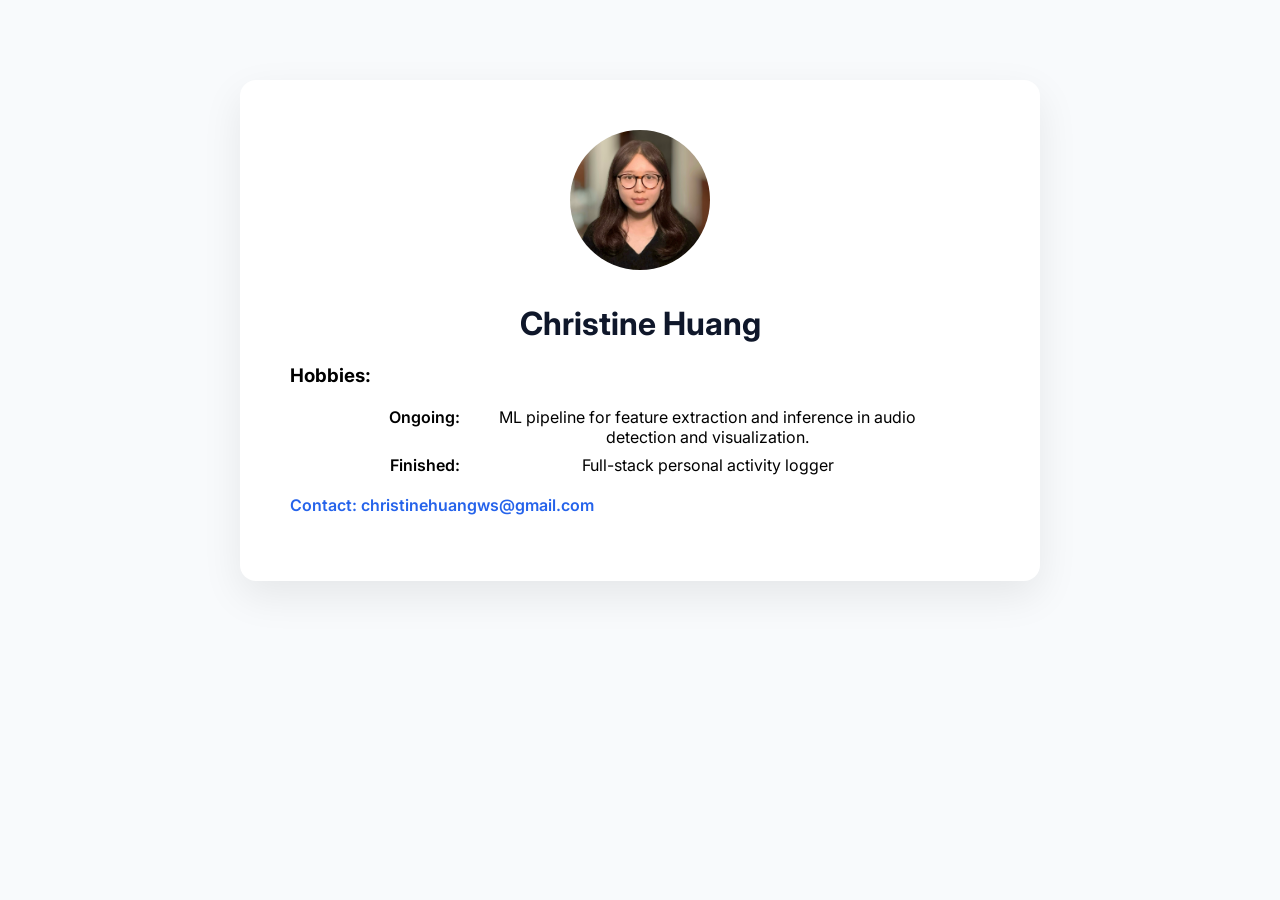
==== index.html @ 2b49a89b "Update index.html" ====
<!DOCTYPE html>
<html>

<head>

<title>My Profile</title>

<meta name="viewport" content="width=device-width, initial-scale=1.0">

<meta name="description" content="My personal website">

<link rel="stylesheet" href="style.css">

<link href="https://fonts.googleapis.com/css2?family=Inter:wght@300;400;600&display=swap" rel="stylesheet">

</head>

<body>

<div class="container">

<img src="library/libraryfolder/IMG_2624.JPG" class="profile">

<h1>Christine Huang</h1>
<h3 class="hobbies-title">Hobbies:</h3>

<div class="hobbies">
  <div class="label">Ongoing:</div>
  <div>ML pipeline for feature extraction and inference in audio detection and visualization.</div>

  <div class="label">Finished:</div>
  <div>Full-stack personal activity logger</div>
</div>

<p class="email">
Contact: christinehuangws@gmail.com  
<!--<a href= "mailto:christinehuangws@gmail.com">
    -->
</p>
<!--
<a href="library.html" class="button">
UIUC gems
</a>

<a href="audio.html" class="button">
Audio Page
</a>
  -->
</div>

</body>

</html>
---- style.css ----
body{
    font-family: 'Inter', sans-serif;
    background:#f8fafc;
    margin:0;
}

.container{
    max-width:700px;
    margin:80px auto;
    background:white;
    padding:50px;
    border-radius:16px;
    box-shadow:0 15px 40px rgba(0,0,0,0.08);
    text-align:center;
}

.profile{
    width:140px;
    height:140px;
    border-radius:50%;
    object-fit:cover;
    margin-bottom:20px;
}

h1{
    margin-top:10px;
    color:#0f172a;
}
.hobbies-title{
  text-align:left;
}
.hobbies{
  display:grid;
  grid-template-columns:120px 1fr;
  max-width:600px;
  margin:20px auto;
  gap:8px 15px;
  align-items:start;
}

.label{
  font-weight:600;
  text-align:right;
}

.email{
    text-align:left;
    margin-top:20px;
    font-weight:600;
    color:#2563eb;
}

.button{
    display:inline-block;
    padding:14px 26px;
    background:#2563eb;
    color:white;
    text-decoration:none;
    border-radius:10px;
    margin-top:30px;
    transition:.25s;
}

.button:hover{
    background:#1d4ed8;
    transform:translateY(-2px);
}

#visualizer {
  display: block;
  width: 100%;
  max-width: 700px;
  height: 220px;
  margin: 20px auto 0;
  background: #05050a;
  border-radius: 16px;
}

audio {
  width: 100%;
  max-width: 700px;
}
canvas{

margin-top:20px;

background:#000;

border-radius:10px;

}
.grid{
display:grid;
grid-template-columns:repeat(auto-fit,minmax(250px,1fr));
gap:20px;
padding:20px;
}

.grid img{
width:auto;
height:auto;
object-fit:cover;
border-radius:12px;
border:2px solid #38bdf8;
}
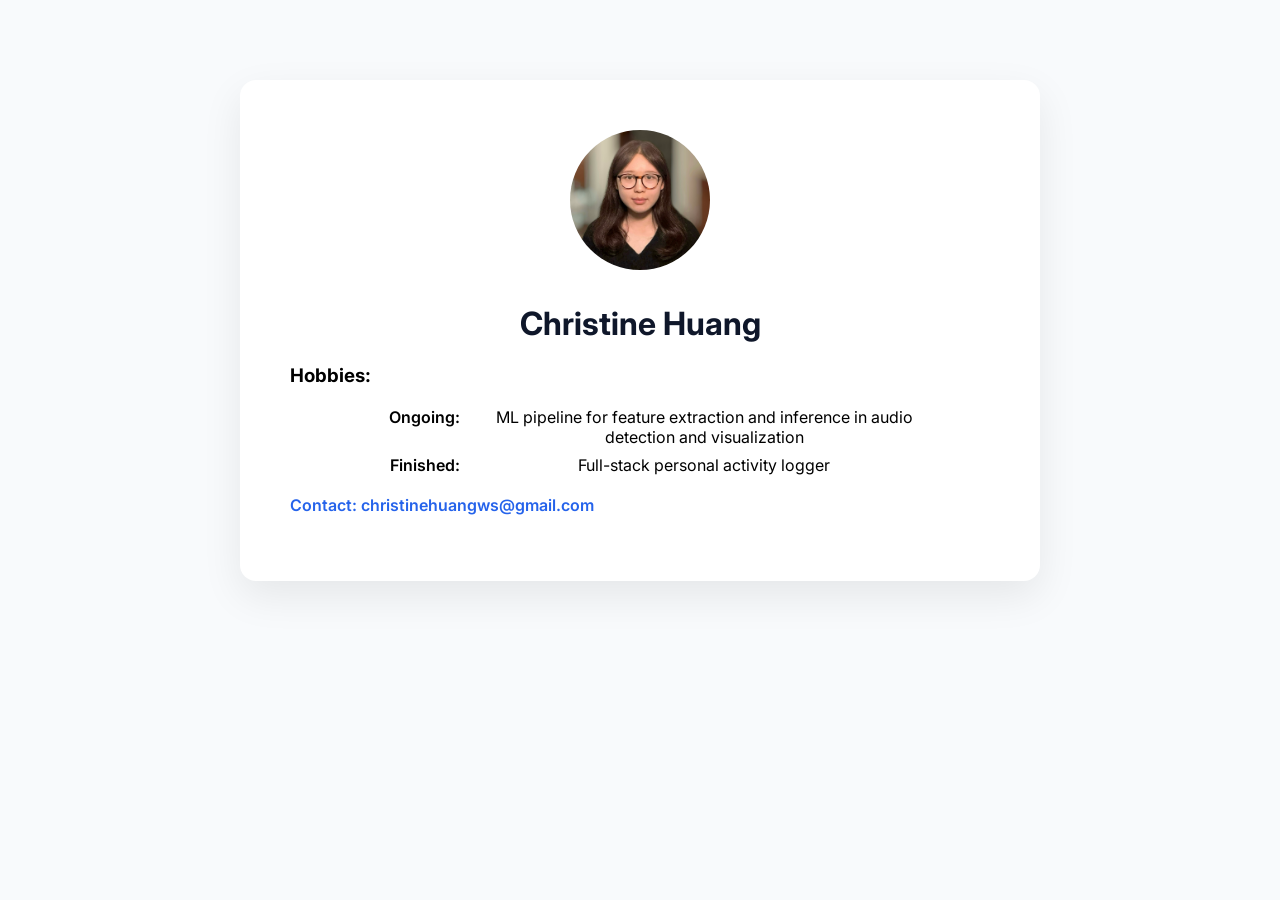
==== commit d31c72d1: "Update index.html" ====
--- a/index.html
+++ b/index.html
@@ -26,7 +26,7 @@
 
 <div class="hobbies">
   <div class="label">Ongoing:</div>
-  <div>ML pipeline for feature extraction and inference in audio detection and visualization.</div>
+  <div>ML pipeline for feature extraction and inference in audio detection and visualization</div>
 
   <div class="label">Finished:</div>
   <div>Full-stack personal activity logger</div>
--- a/style.css
+++ b/style.css
@@ -34,7 +34,7 @@
   grid-template-columns:120px 1fr;
   max-width:600px;
   margin:20px auto;
-  gap:8px 15px;
+  gap:8px 8px;
   align-items:start;
 }
 
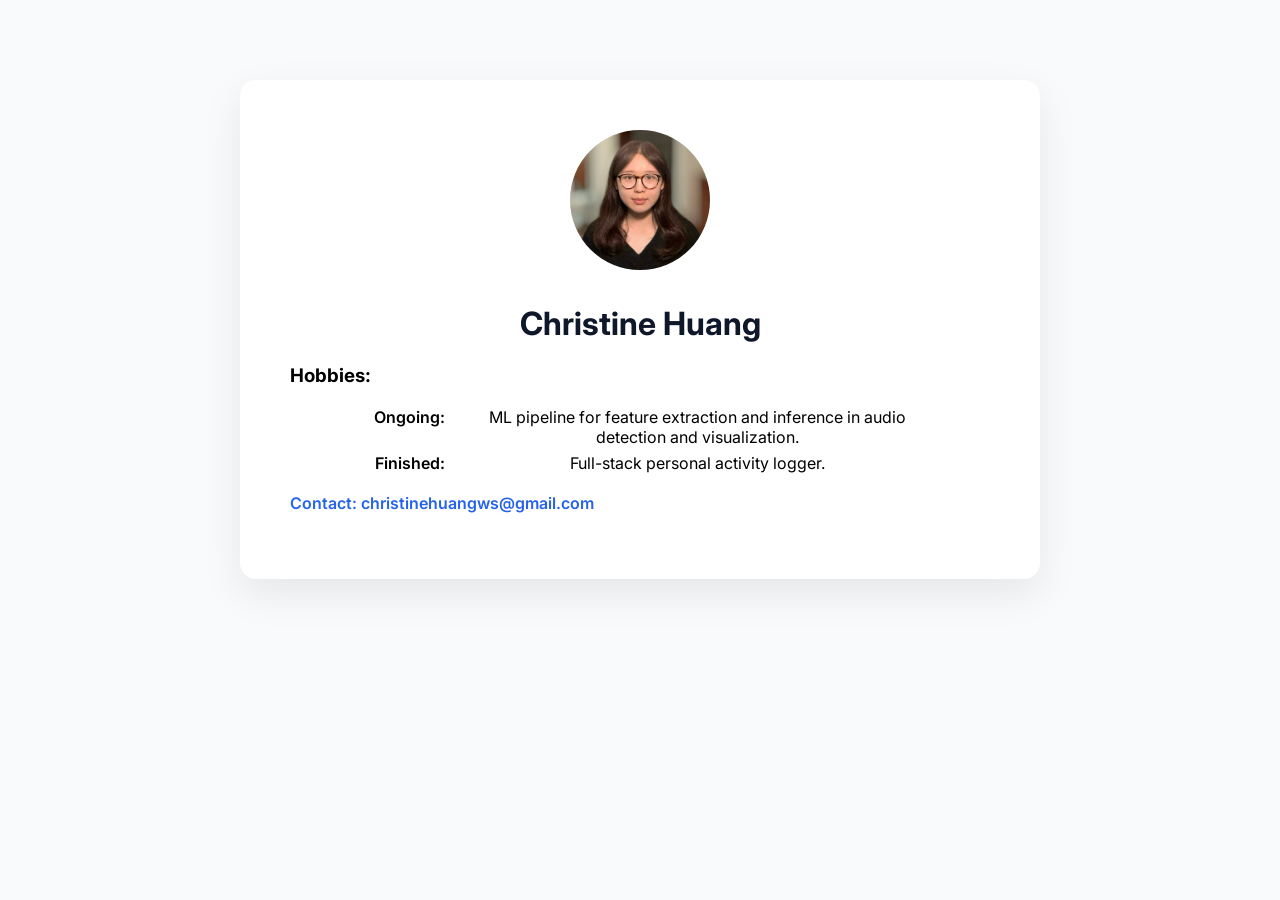
==== commit c7623ed6: "Update index.html" ====
--- a/index.html
+++ b/index.html
@@ -26,10 +26,10 @@
 
 <div class="hobbies">
   <div class="label">Ongoing:</div>
-  <div>ML pipeline for feature extraction and inference in audio detection and visualization</div>
+  <div>ML pipeline for feature extraction and inference in audio detection and visualization.</div>
 
   <div class="label">Finished:</div>
-  <div>Full-stack personal activity logger</div>
+  <div>Full-stack personal activity logger.</div>
 </div>
 
 <p class="email">
--- a/style.css
+++ b/style.css
@@ -30,18 +30,19 @@
   text-align:left;
 }
 .hobbies{
-  display:grid;
-  grid-template-columns:120px 1fr;
-  max-width:600px;
-  margin:20px auto;
-  gap:8px 8px;
-  align-items:start;
+display:grid;
+grid-template-columns:105px 1fr;
+max-width:600px;
+margin:20px auto;
+gap:6px 10px;
+align-items:start;
 }
 
 .label{
-  font-weight:600;
-  text-align:right;
+font-weight:600;
+text-align:right;
 }
+
 
 .email{
     text-align:left;
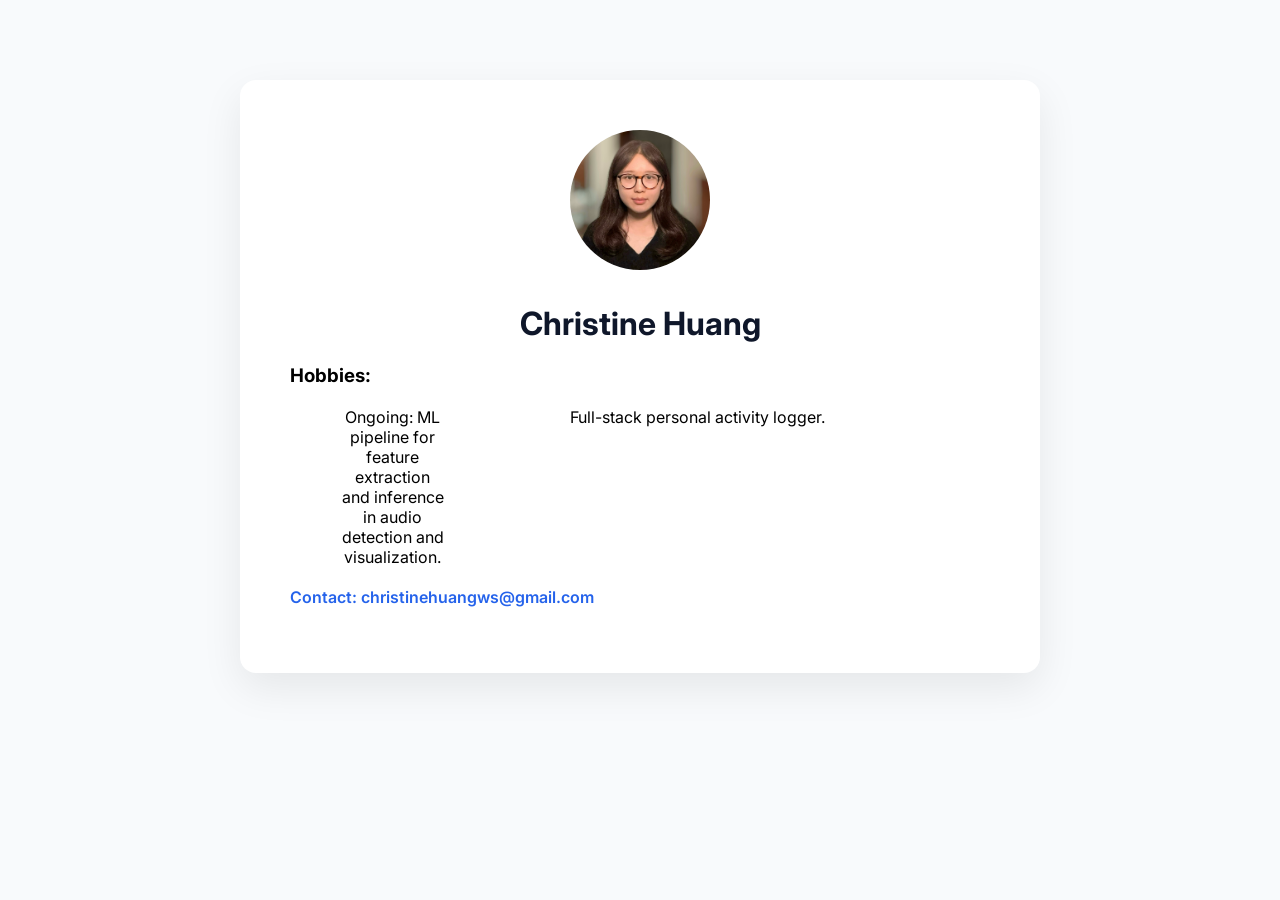
==== commit a7a97d29: "Update index.html" ====
--- a/index.html
+++ b/index.html
@@ -25,10 +25,8 @@
 <h3 class="hobbies-title">Hobbies:</h3>
 
 <div class="hobbies">
-  <div class="label">Ongoing:</div>
-  <div>ML pipeline for feature extraction and inference in audio detection and visualization.</div>
+  <div>Ongoing: ML pipeline for feature extraction and inference in audio detection and visualization.</div>
 
-  <div class="label">Finished:</div>
   <div>Full-stack personal activity logger.</div>
 </div>
 
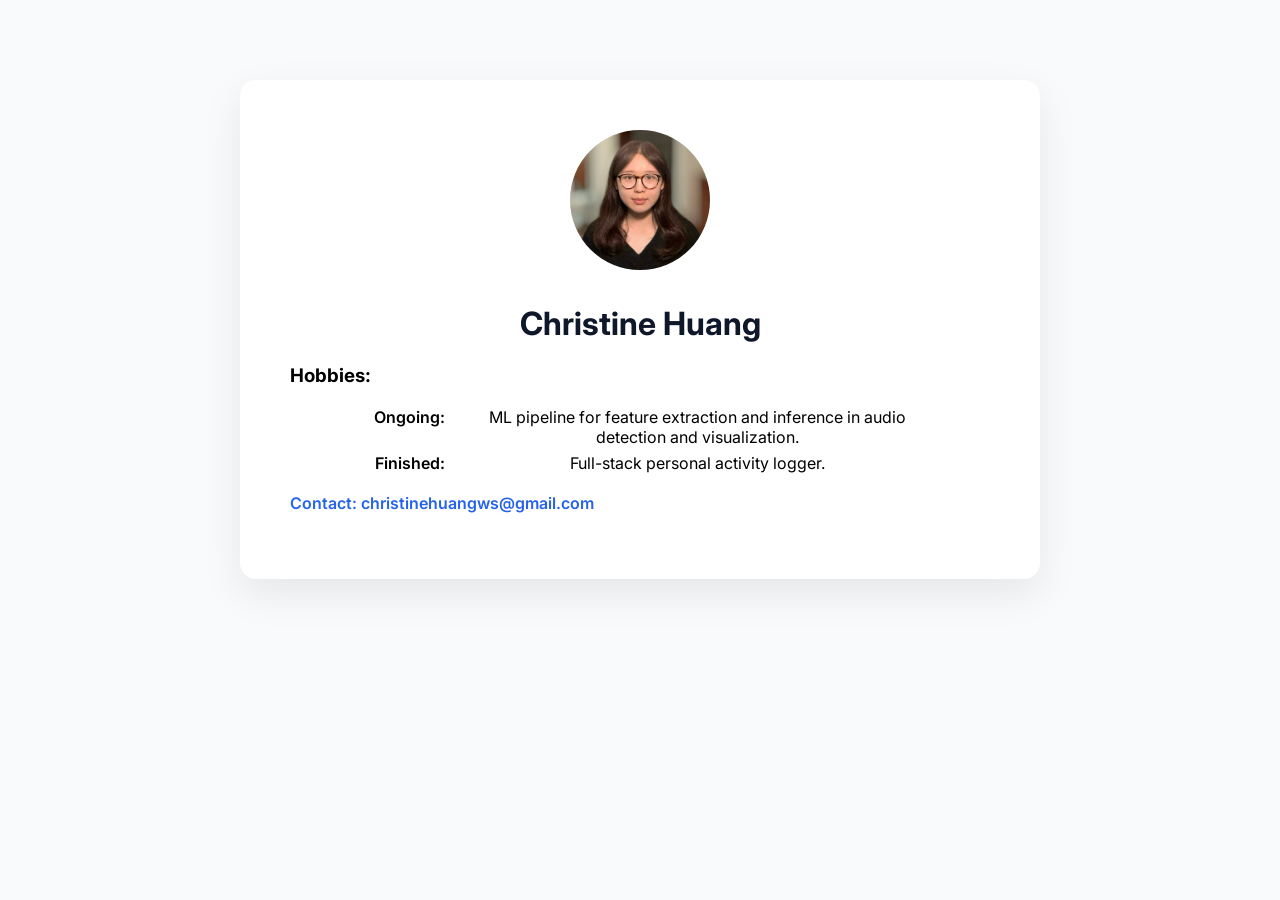
==== commit 6e947bbe: "Update index.html" ====
--- a/index.html
+++ b/index.html
@@ -25,8 +25,10 @@
 <h3 class="hobbies-title">Hobbies:</h3>
 
 <div class="hobbies">
-  <div>Ongoing: ML pipeline for feature extraction and inference in audio detection and visualization.</div>
+  <div class="label">Ongoing:</div>
+  <div>ML pipeline for feature extraction and inference in audio detection and visualization.</div>
 
+  <div class="label">Finished:</div>
   <div>Full-stack personal activity logger.</div>
 </div>
 
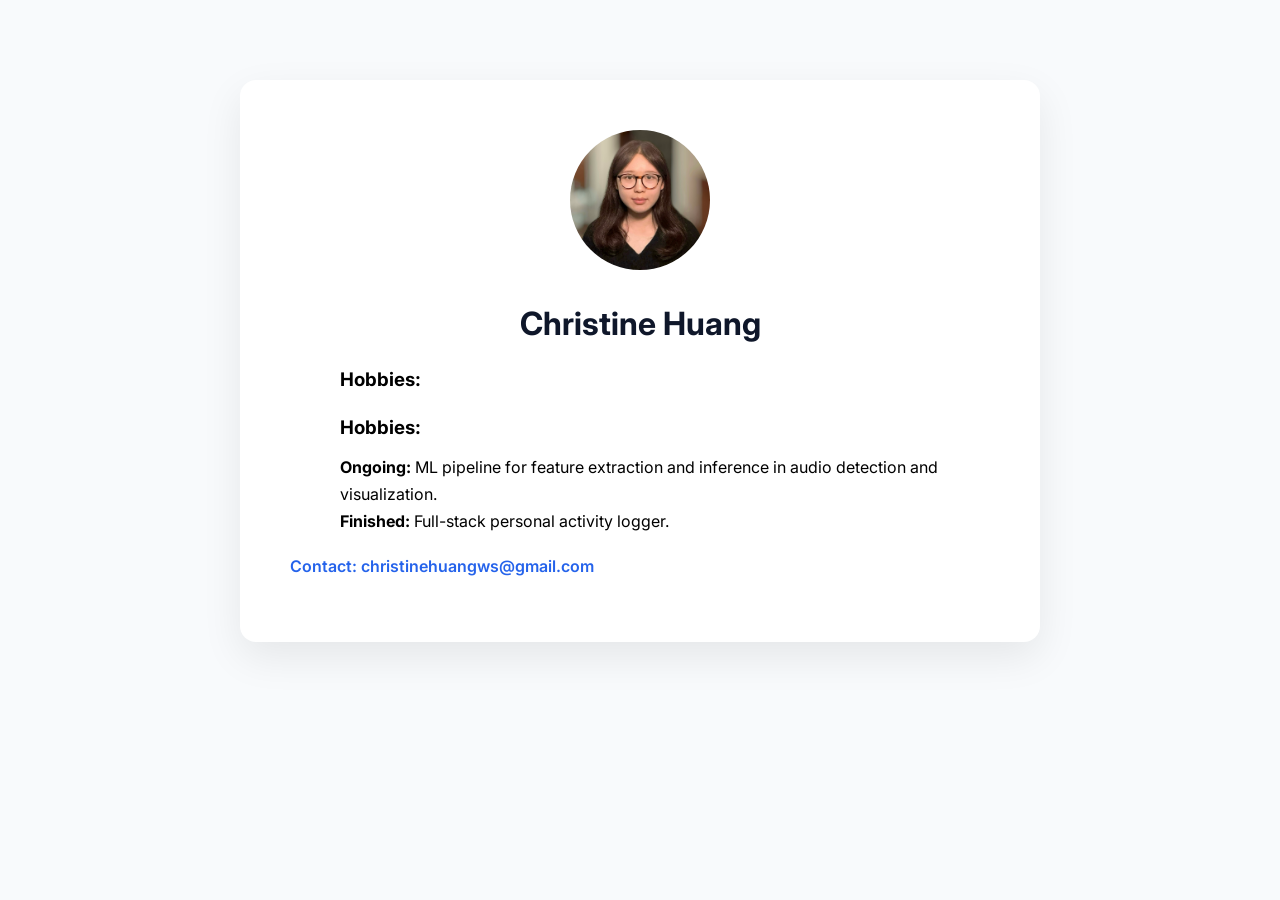
==== commit 92970d90: "Update index.html" ====
--- a/index.html
+++ b/index.html
@@ -24,13 +24,12 @@
 <h1>Christine Huang</h1>
 <h3 class="hobbies-title">Hobbies:</h3>
 
-<div class="hobbies">
-  <div class="label">Ongoing:</div>
-  <div>ML pipeline for feature extraction and inference in audio detection and visualization.</div>
+<h3 class="hobbies-title">Hobbies:</h3>
 
-  <div class="label">Finished:</div>
-  <div>Full-stack personal activity logger.</div>
-</div>
+<p class="hobbies">
+<b>Ongoing:</b> ML pipeline for feature extraction and inference in audio detection and visualization.<br>
+<b>Finished:</b> Full-stack personal activity logger.
+</p>
 
 <p class="email">
 Contact: christinehuangws@gmail.com  
--- a/style.css
+++ b/style.css
@@ -30,19 +30,17 @@
   text-align:left;
 }
 .hobbies{
-display:grid;
-grid-template-columns:105px 1fr;
 max-width:600px;
-margin:20px auto;
-gap:6px 10px;
-align-items:start;
+margin:15px auto;
+text-align:left;
+line-height:1.7;
 }
 
-.label{
-font-weight:600;
-text-align:right;
+.hobbies-title{
+text-align:left;
+max-width:600px;
+margin:25px auto 0;
 }
-
 
 .email{
     text-align:left;
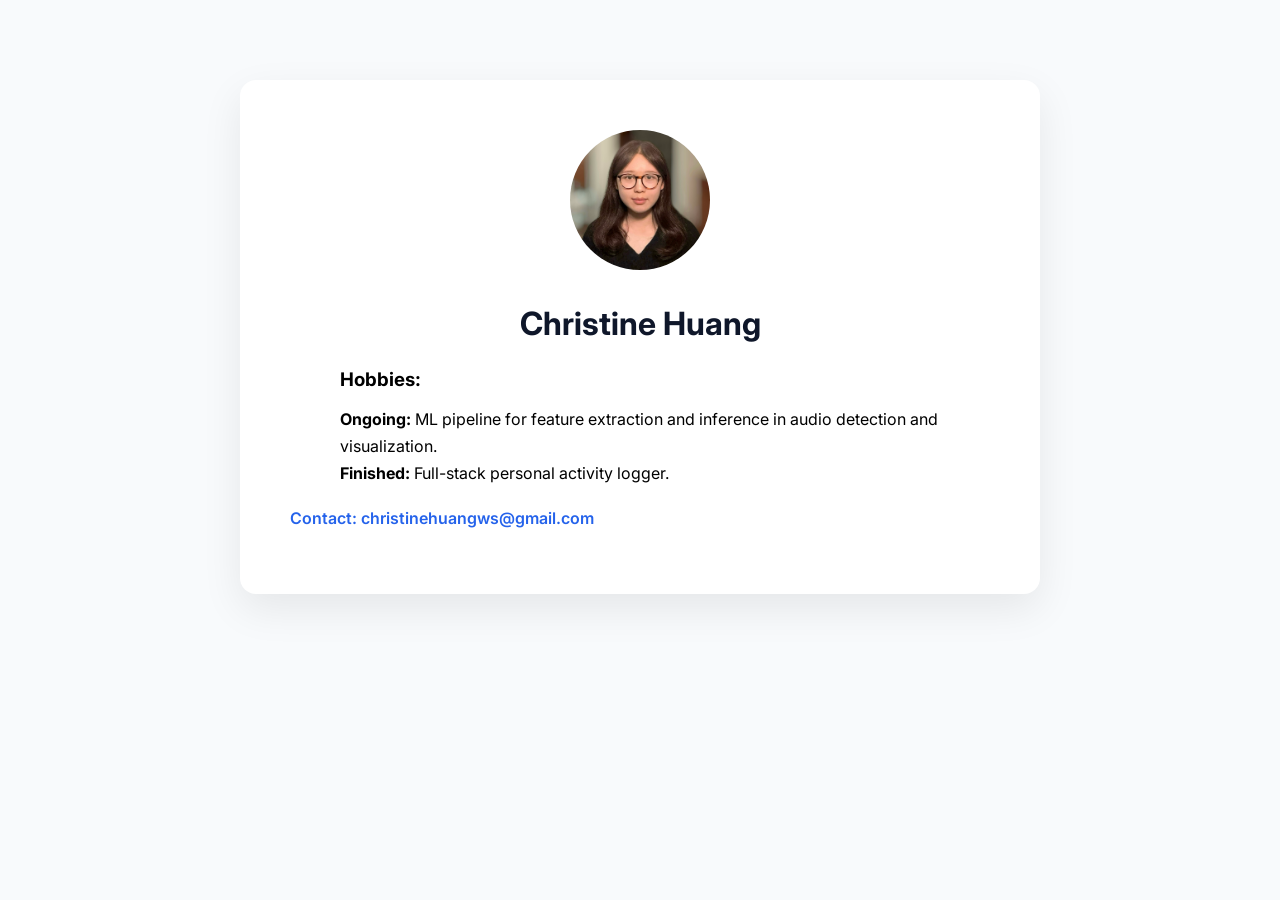
==== commit 6acbdd25: "Update index.html" ====
--- a/index.html
+++ b/index.html
@@ -24,8 +24,6 @@
 <h1>Christine Huang</h1>
 <h3 class="hobbies-title">Hobbies:</h3>
 
-<h3 class="hobbies-title">Hobbies:</h3>
-
 <p class="hobbies">
 <b>Ongoing:</b> ML pipeline for feature extraction and inference in audio detection and visualization.<br>
 <b>Finished:</b> Full-stack personal activity logger.
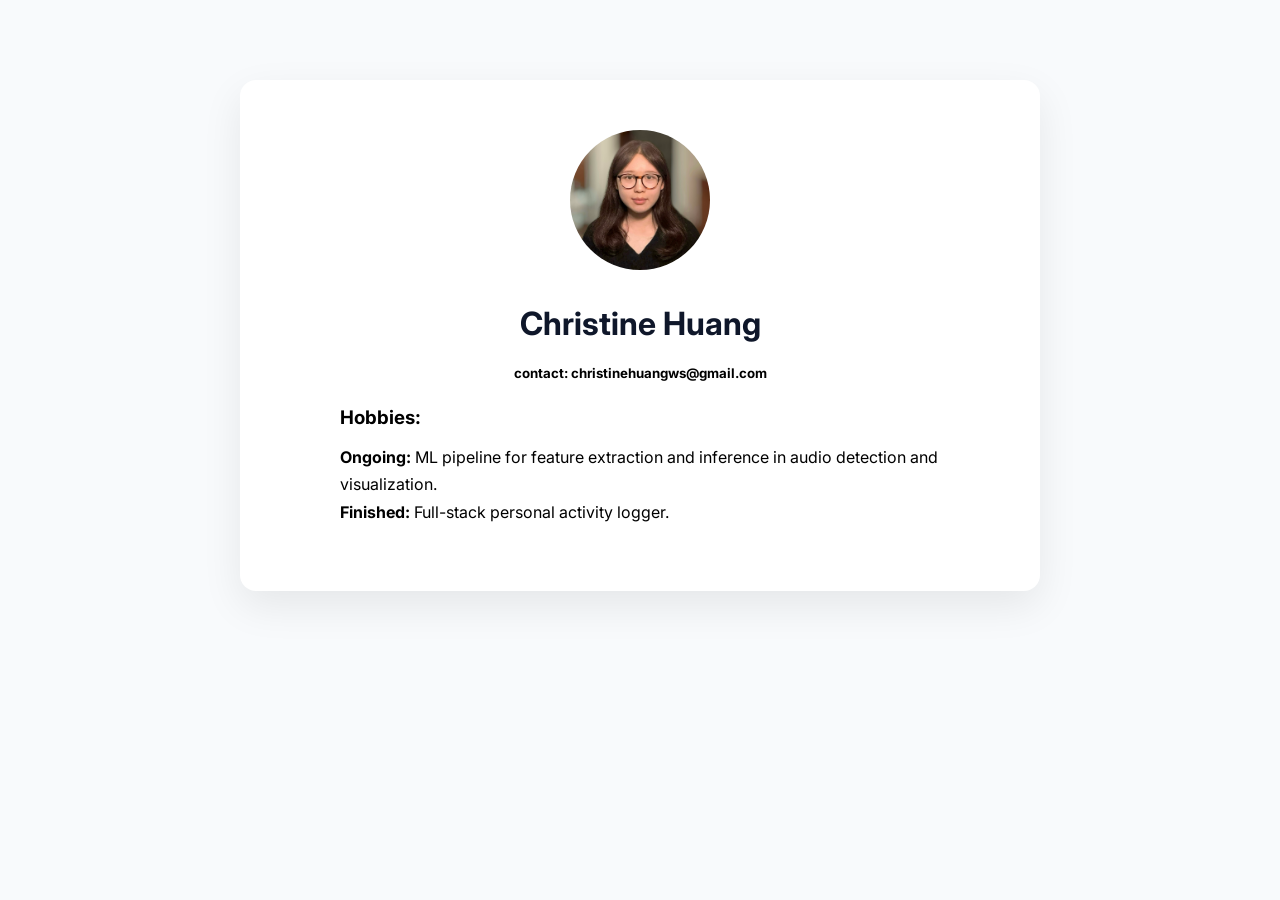
==== commit de55a2de: "Update index.html" ====
--- a/index.html
+++ b/index.html
@@ -3,7 +3,7 @@
 
 <head>
 
-<title>My Profile</title>
+<title>Christine Huang</title>
 
 <meta name="viewport" content="width=device-width, initial-scale=1.0">
 
@@ -22,6 +22,9 @@
 <img src="library/libraryfolder/IMG_2624.JPG" class="profile">
 
 <h1>Christine Huang</h1>
+<div> 
+<h5> contact: christinehuangws@gmail.com </h5>
+</div>
 <h3 class="hobbies-title">Hobbies:</h3>
 
 <p class="hobbies">
@@ -29,11 +32,12 @@
 <b>Finished:</b> Full-stack personal activity logger.
 </p>
 
-<p class="email">
+<!--<p class="email">
 Contact: christinehuangws@gmail.com  
 <!--<a href= "mailto:christinehuangws@gmail.com">
     -->
-</p>
+
+
 <!--
 <a href="library.html" class="button">
 UIUC gems
--- a/style.css
+++ b/style.css
@@ -43,10 +43,11 @@
 }
 
 .email{
-    text-align:left;
-    margin-top:20px;
-    font-weight:600;
-    color:#2563eb;
+max-width:600px;
+margin:15px auto 0;
+text-align:left;
+font-weight:600;
+color:#2563eb;
 }
 
 .button{
